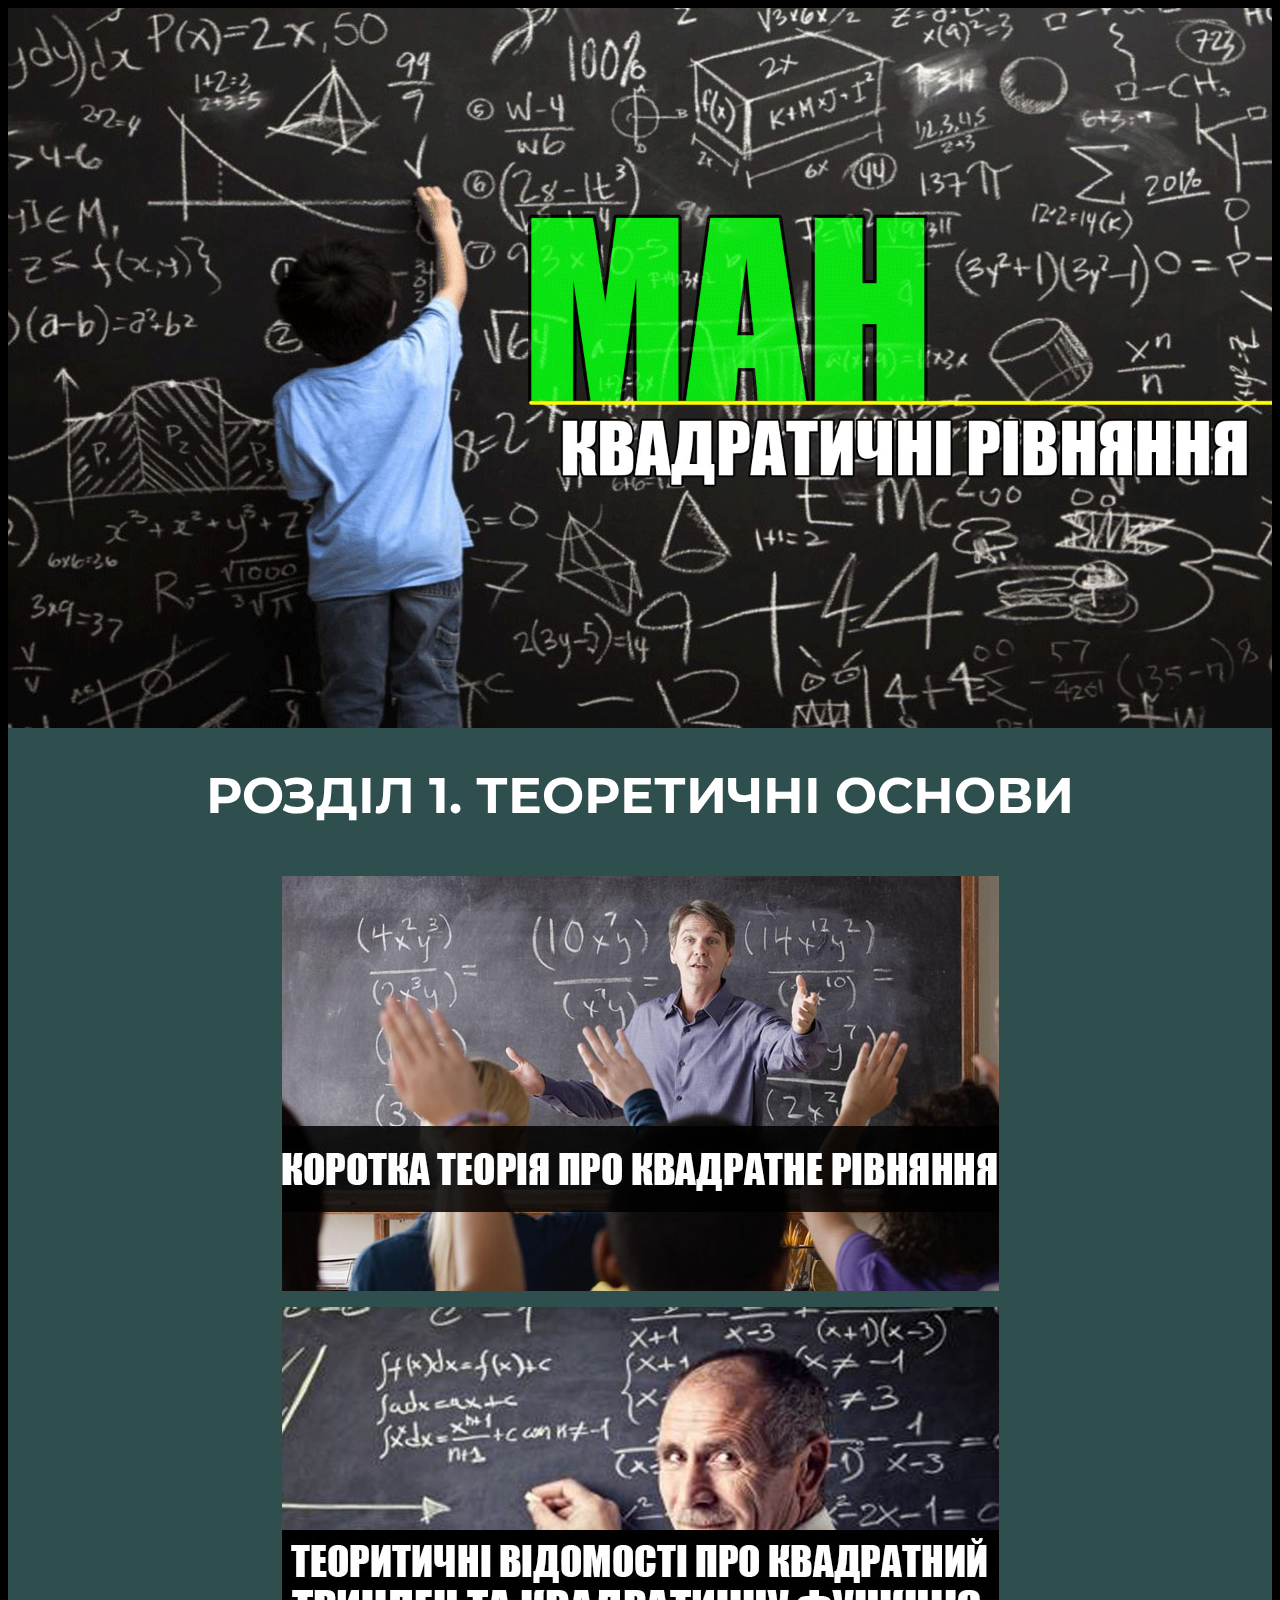
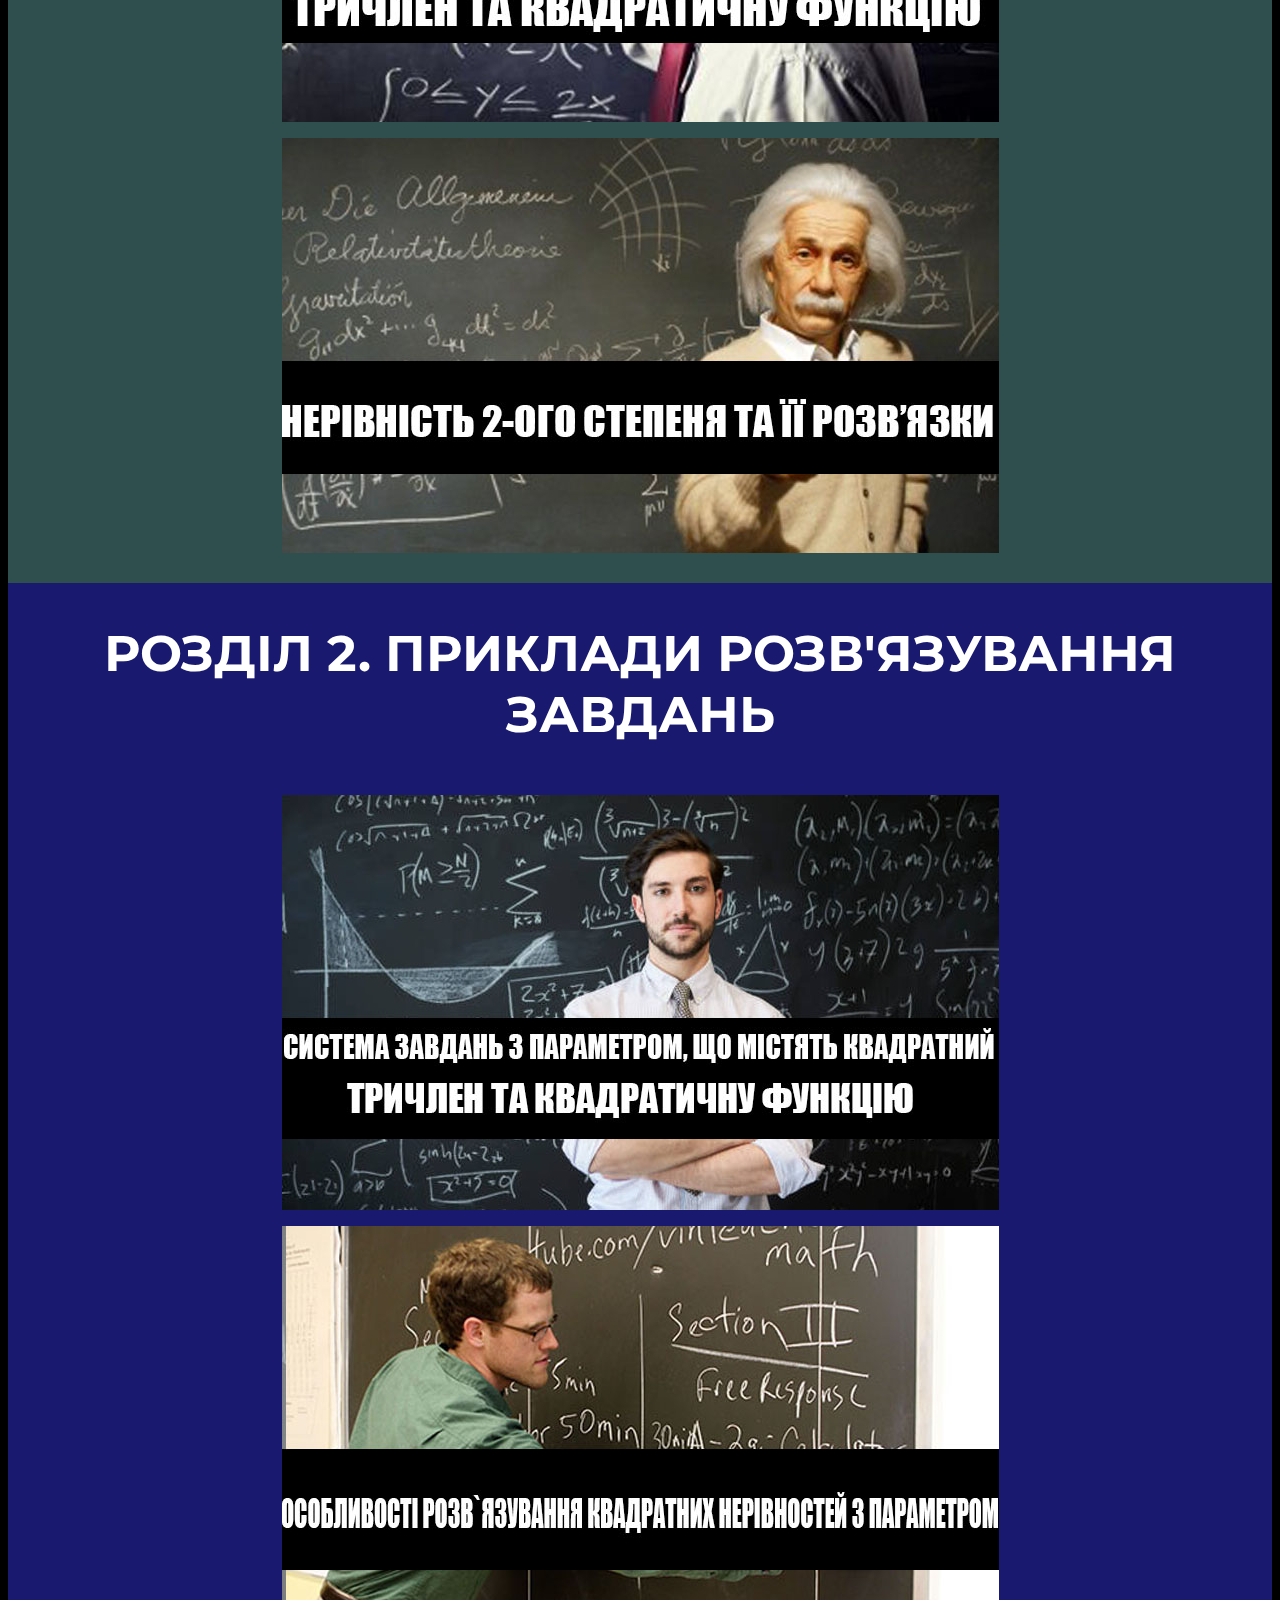
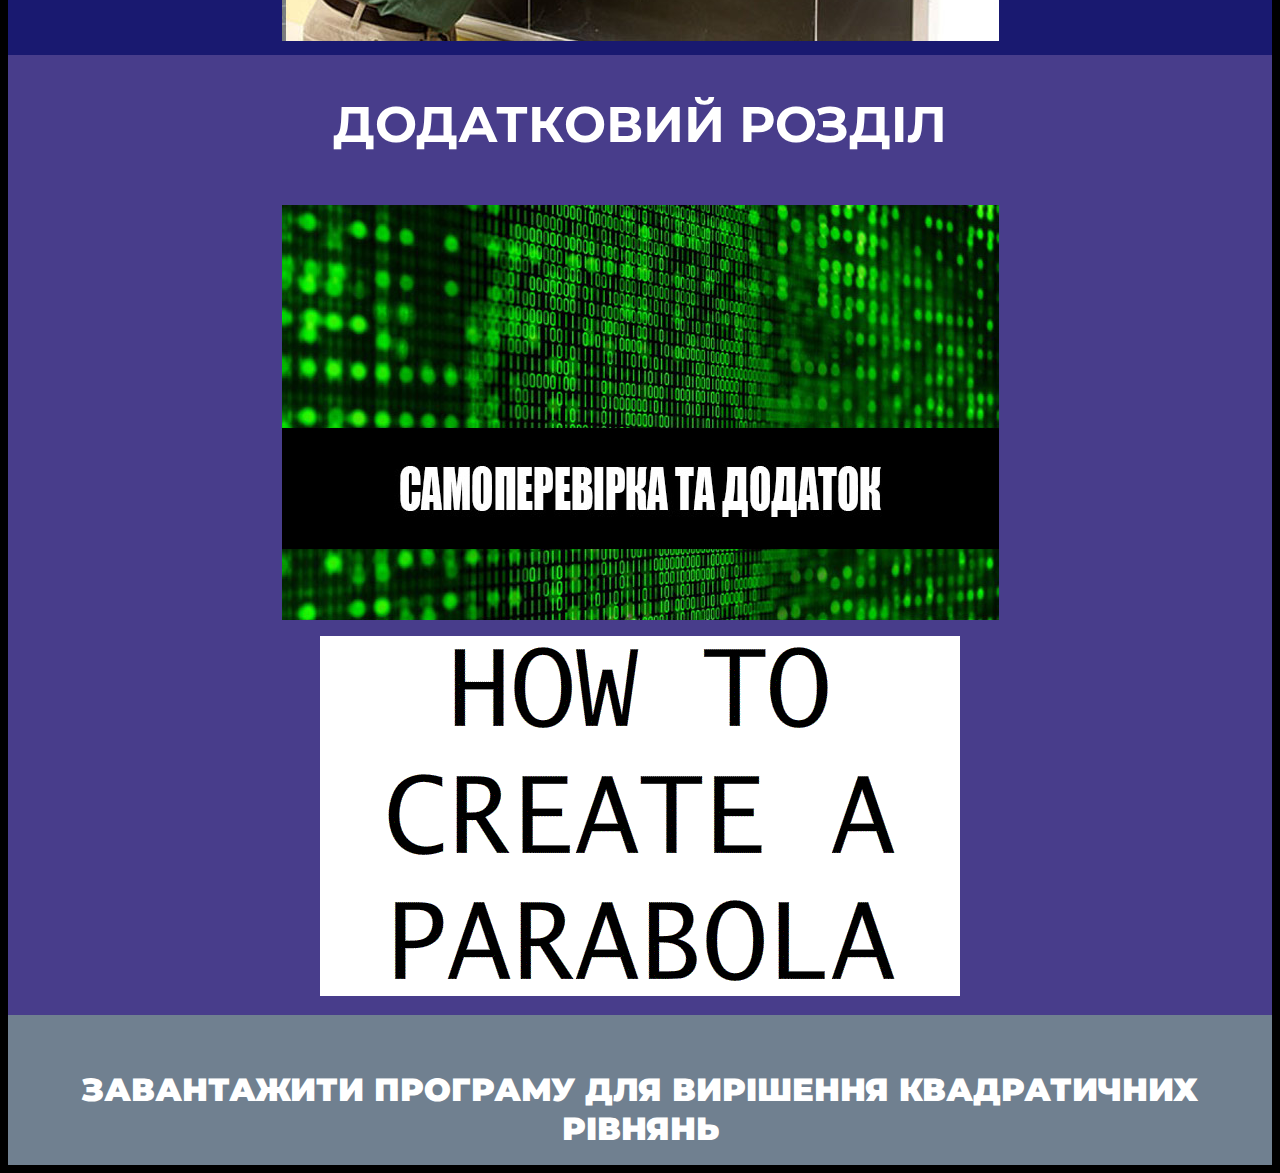
==== index.html @ e4a427c9 "Update index.html" ====
﻿<!doctype html>
<html>
<head>
<meta charset="utf-8">
<title>Зміст</title>
</head>
<link href="https://fonts.googleapis.com/css?family=Montserrat:400,700,900&display=swap&subset=cyrillic,cyrillic-ext" rel="stylesheet">
<link href="styles.css" rel="stylesheet">
<body>

<div class="header-bg" align="center">
</div>
	<div class="container">  
		<br />
		<br />
	<center><h1><p class="zagolovok1">Розділ 1. Теоретичні основи</p></h1></center>
	<p><a href="1.1.html" class="rollover"></a></p>
	<p><a href="1.2.html" class="rollover1"></a></p>


<p><a href="1.3.html" class="rollover2"></a></p>
<p>&nbsp;</p> 
    </div>  
    <div class="container2">
    <br />                               
<h1><p align="center" class="zagolovok2">Розділ 2. Приклади розв'язування завдань</p></h1>                                         
  <p><a href="2.1.html" class="rollover3"></a></p> 
  <p><a href="2.2.html" class="rollover4"></a></p>
  <br />

</div>
	<div class="container3">
		<br />
  <center><h1><p class="zagolovok3">ДОДАТКОВИЙ РОЗДIЛ</p></h1></center>
                       
	<p><a href="test.html" class="rollover5"></a></p>	

	<center><img src="parabola.gif" / ></center>
	<br />
	</div>
	<footer>
	<center><h1 class = "download"><a class="linker" href="https://drive.google.com/open?id=1MFbT_r3Rh4KKTCT_NPCbw74S6_Z7Uq-v" download><b>Завантажити програму для вирiшення квадратичних рiвнянь</b></a></h1></center>
	</footer>
</body>
</html>
---- styles.css ----
@media screen {

	body{
		background-color:black;
	}
  header {
    display: block;
    background-image:url(shapka.gif);
	background-repeat: no-repeat;
	background-attachment: scroll;
	background-size: cover;	
	background-size: cover;
   }
	   .header-bg {
	background-image:url(shapka.gif);
	background-repeat: no-repeat;
	background-attachment: scroll;
	background-size: cover;	
	margin-left: auto;
    margin-right: auto;
	width: 100%;
	height: 720px;
	}
	   .header-bg img {
    position: fixed;
	background-repeat: no-repeat;
   }

	.zagolovok1{
		margin-top: -20px;
		font-size: 50px;
		top: 20px;
		display: linear-block;
		color: white;
		font-family: "Montserrat", sans-serif;
		text-transform: uppercase;
	}
	.zagolovok2{
		margin-top: 20px;
		font-size: 50px;
		display:block;
		color: white;
		font-family: "Montserrat", sans-serif;
		text-transform: uppercase;
	}
	.zagolovok3{
		margin-top: 20px;
		font-size: 50px;
		display: linear-block;
		color: white;
		font-family: "Montserrat", sans-serif;
		text-transform: uppercase;
	}
	.img1{
		display: block;
		margin-left: 50px;
	}
	a.rollover{
		background: url(1.1);
		display: block;
		width:717px;
		height: 415px;
		margin:auto;
		transition: background-image, .2s linear;
	}
	a.rollover:hover
	{
		background: url(1.jpg);
	}
		a.rollover1{
		background: url(1-2.jpg);
		display: block;
		width:717px;
		height: 415px;
		margin:auto;
		transition: background-image, .2s linear;
	}
	a.rollover1:hover
	{
		background: url(1-22.jpg);
	}
		a.rollover2{
		background: url(1-3.jpg);
		display: block;
		width:717px;
		height: 415px;
		margin:auto;
		transition: background-image, .2s linear;
	}
	a.rollover2:hover
	{
		background: url(1-32.jpg);
	}
	a.rollover3{
		background: url(2-1.jpg);
		display: block;
		width:717px;
		height: 415px;
		margin:auto;
		transition: background-image, .2s linear;
	}
	a.rollover3:hover
	{
		background: url(2-12.jpg);
	}
		a.rollover4{
		background: url(2-2.jpg);
		display: block;
		width:717px;
		height: 415px;
		margin:auto;
		transition: background-image, .2s linear;
	}
	a.rollover4:hover
	{
		background: url(2-22.jpg);
	}
	a.rollover5{
		background: url(3-1.jpg);
		display: block;
		width:717px;
		height: 415px;
		margin:auto;
		transition: background-image, .2s linear;
	}
	a.rollover5:hover
	{
		background: url(3-2.jpg);
	}
	footer {
		background-color: #708090;
		width: 100%;
		height: 150px;
		margin-top: -25px;
	}
	.download{
		text-decoration: none;
		font-family: "Montserrat", sans-serif;
		text-transform: uppercase;
		top:55px;
		position: relative;
	}
	.linker{ 
   		 text-decoration: none;
   		 color: #fff; 
   		 position: relative;
   		 transition: color, .2s linear;
   	}
   	.linker:after{
 		content: "";
   		width: 100%;
   		height: 3px;
   		opacity: 0; 
   		background-color: white;
   		position: absolute;
   		top:100%;
   		left: 0;
   		z-index: 1; 
   		transition: opacity .2s linear; 		
   	}
   	.linker:hover{
   		color: #DAA520;
   	}
   	.linker:hover:after{
   		opacity: 1;
   	}
.container {
	margin-top: none;
	margin: none;
	background: #2F4F4F;
	width: 100%;

}
.container2{
	margin-top: -20px;
	margin: none;
	background: #191970;
	width: 100%;

}
.container3
{
	margin-top: none;
	background: #483D8B;
	margin-top: -20px;
	margin: none;
	width: 100%;

}
}
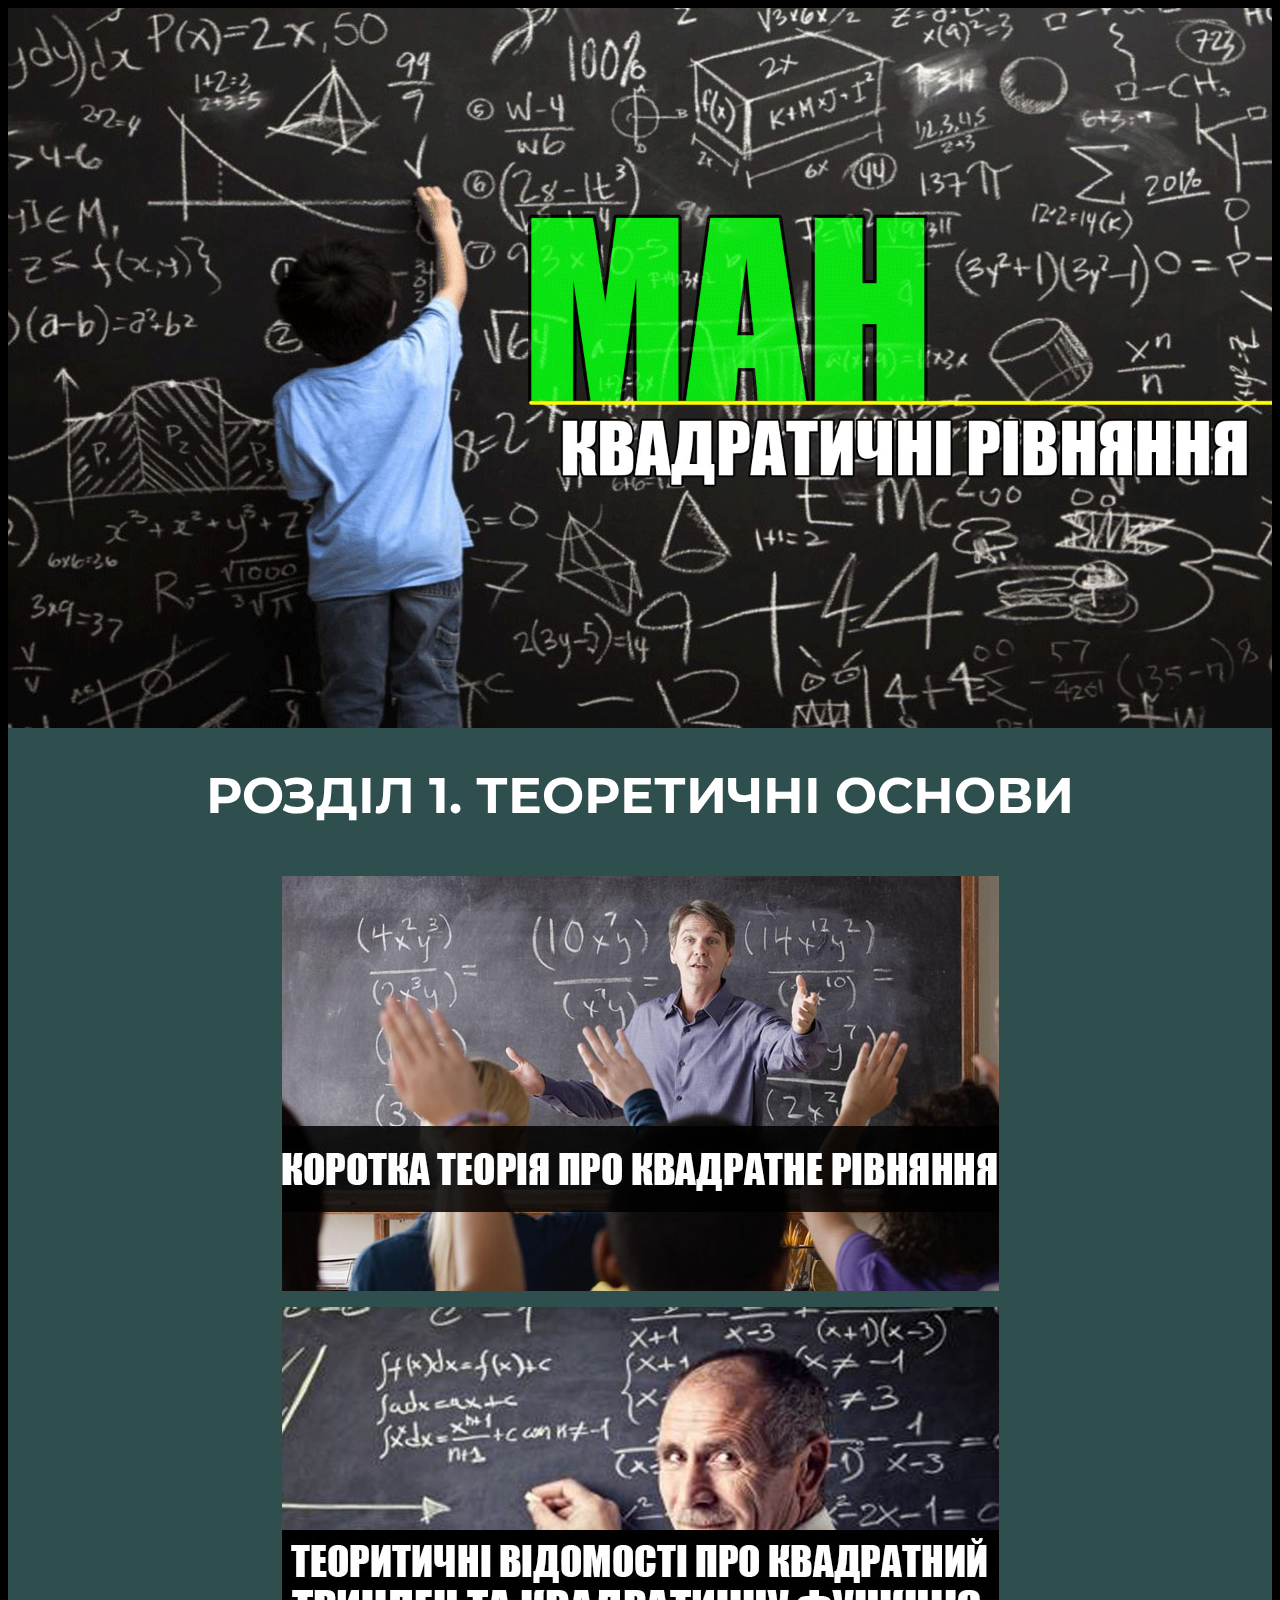
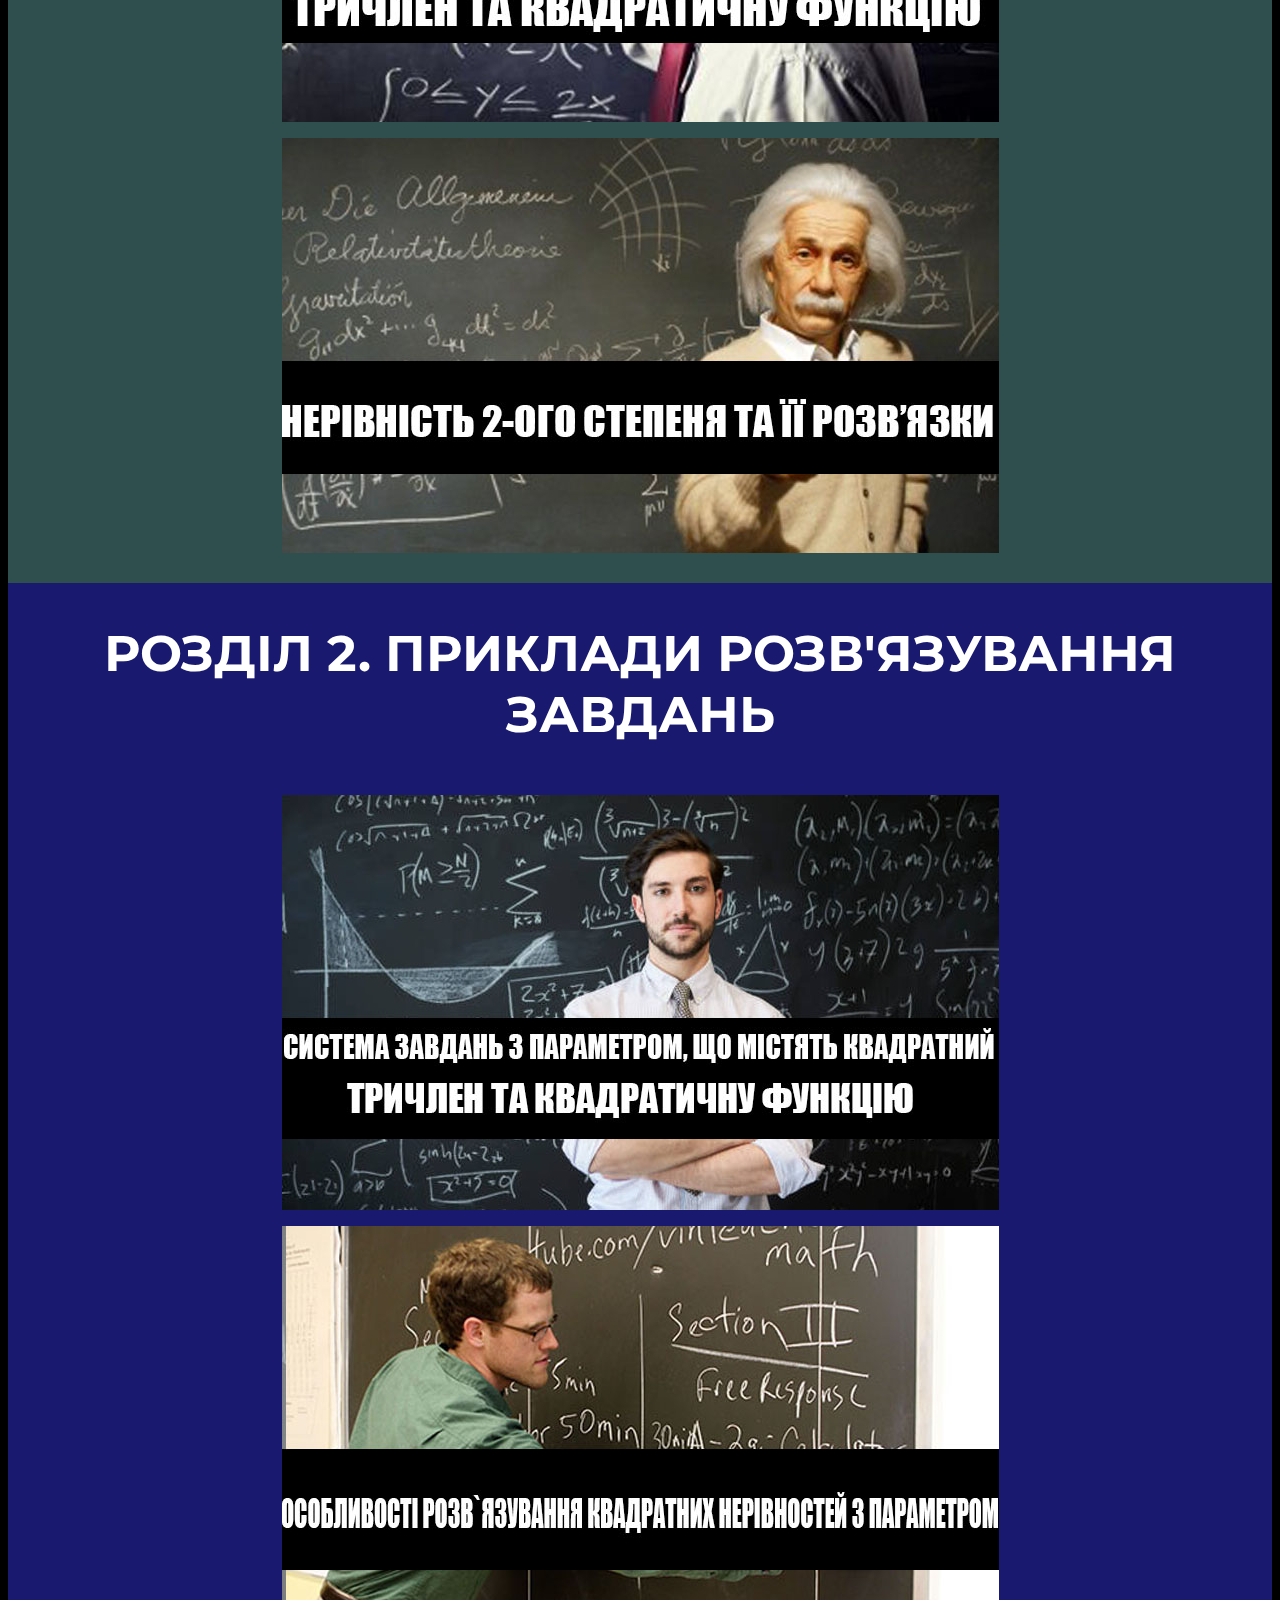
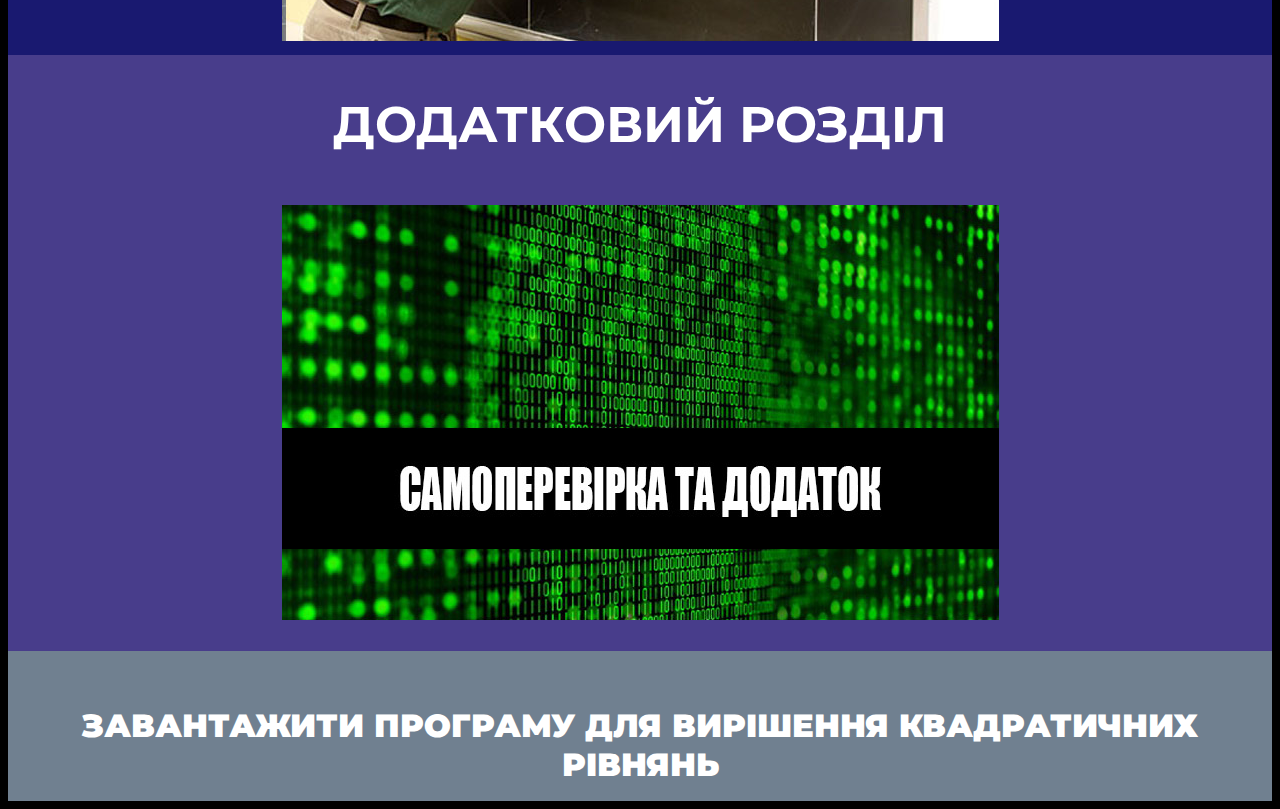
==== commit 55be39d9: "Update index.html" ====
--- a/index.html
+++ b/index.html
@@ -35,7 +35,6 @@
                        
 	<p><a href="test.html" class="rollover5"></a></p>	
 
-	<center><img src="parabola.gif" / ></center>
 	<br />
 	</div>
 	<footer>
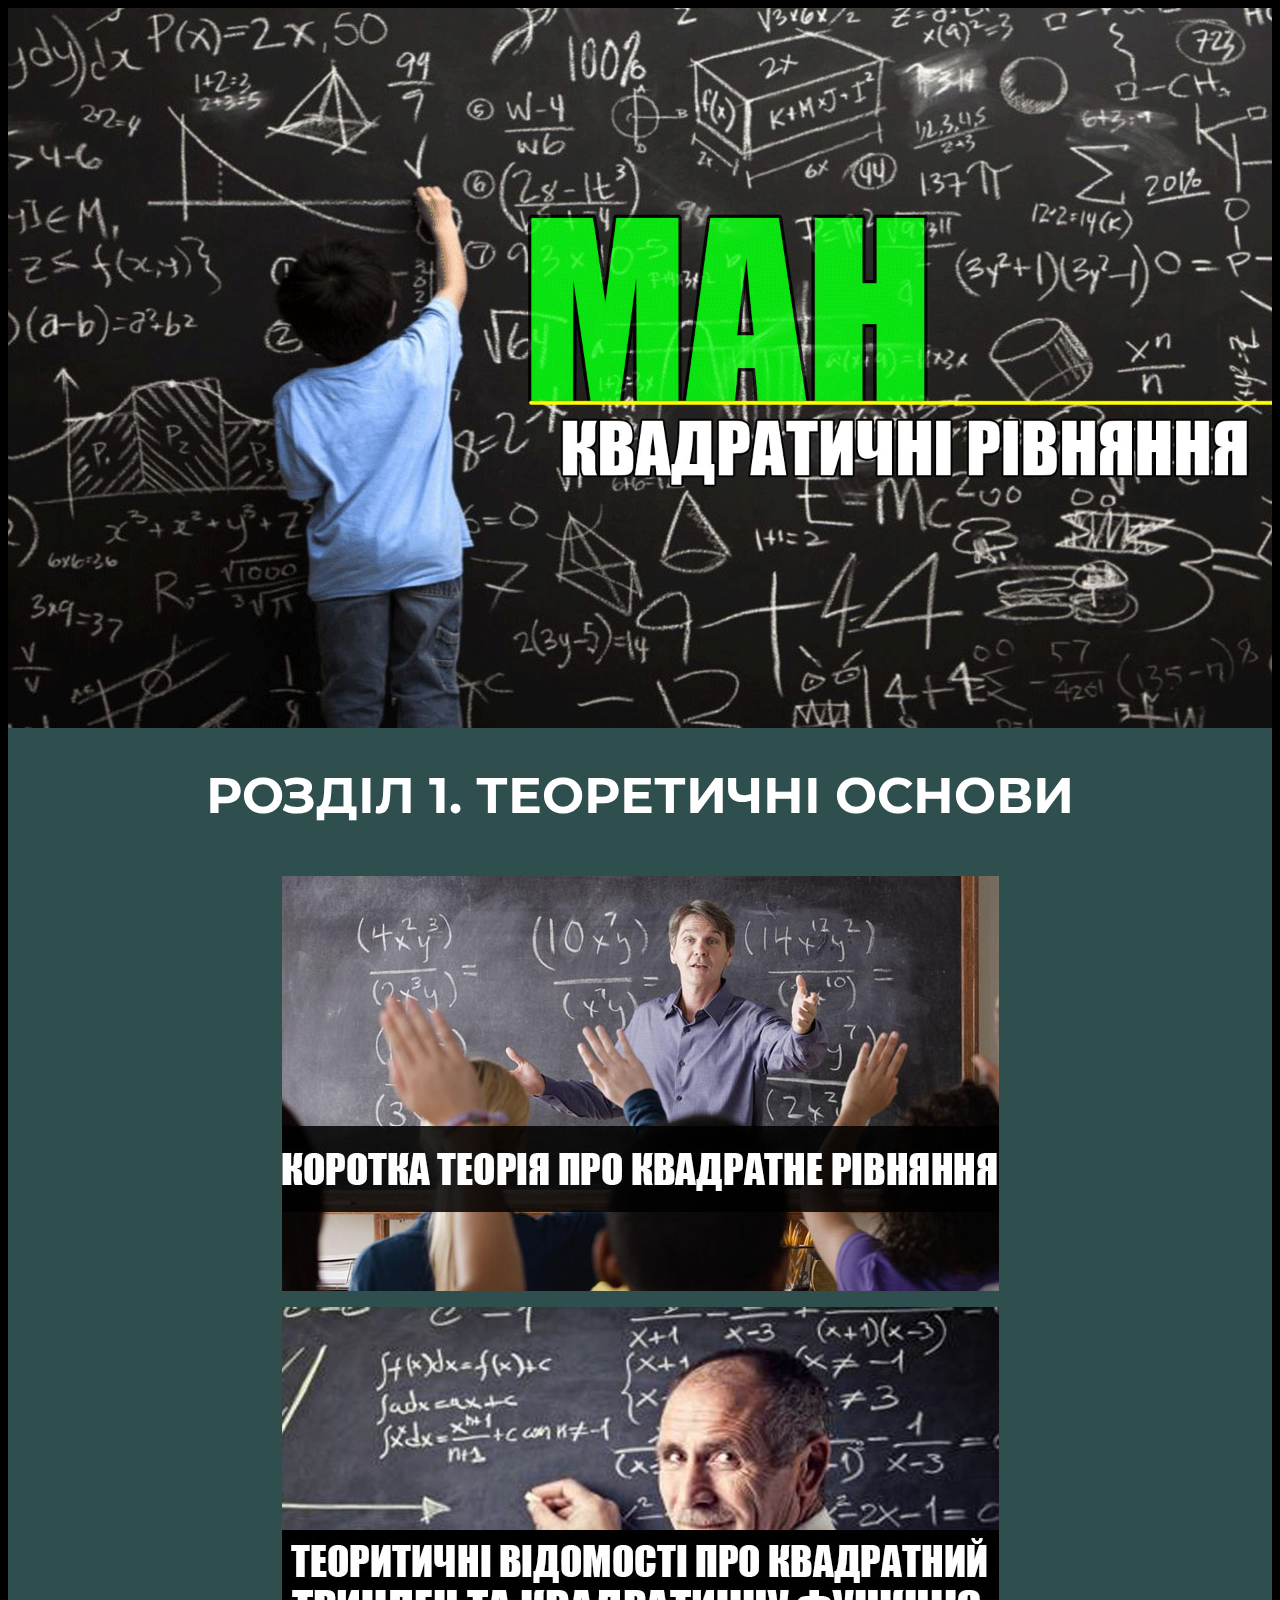
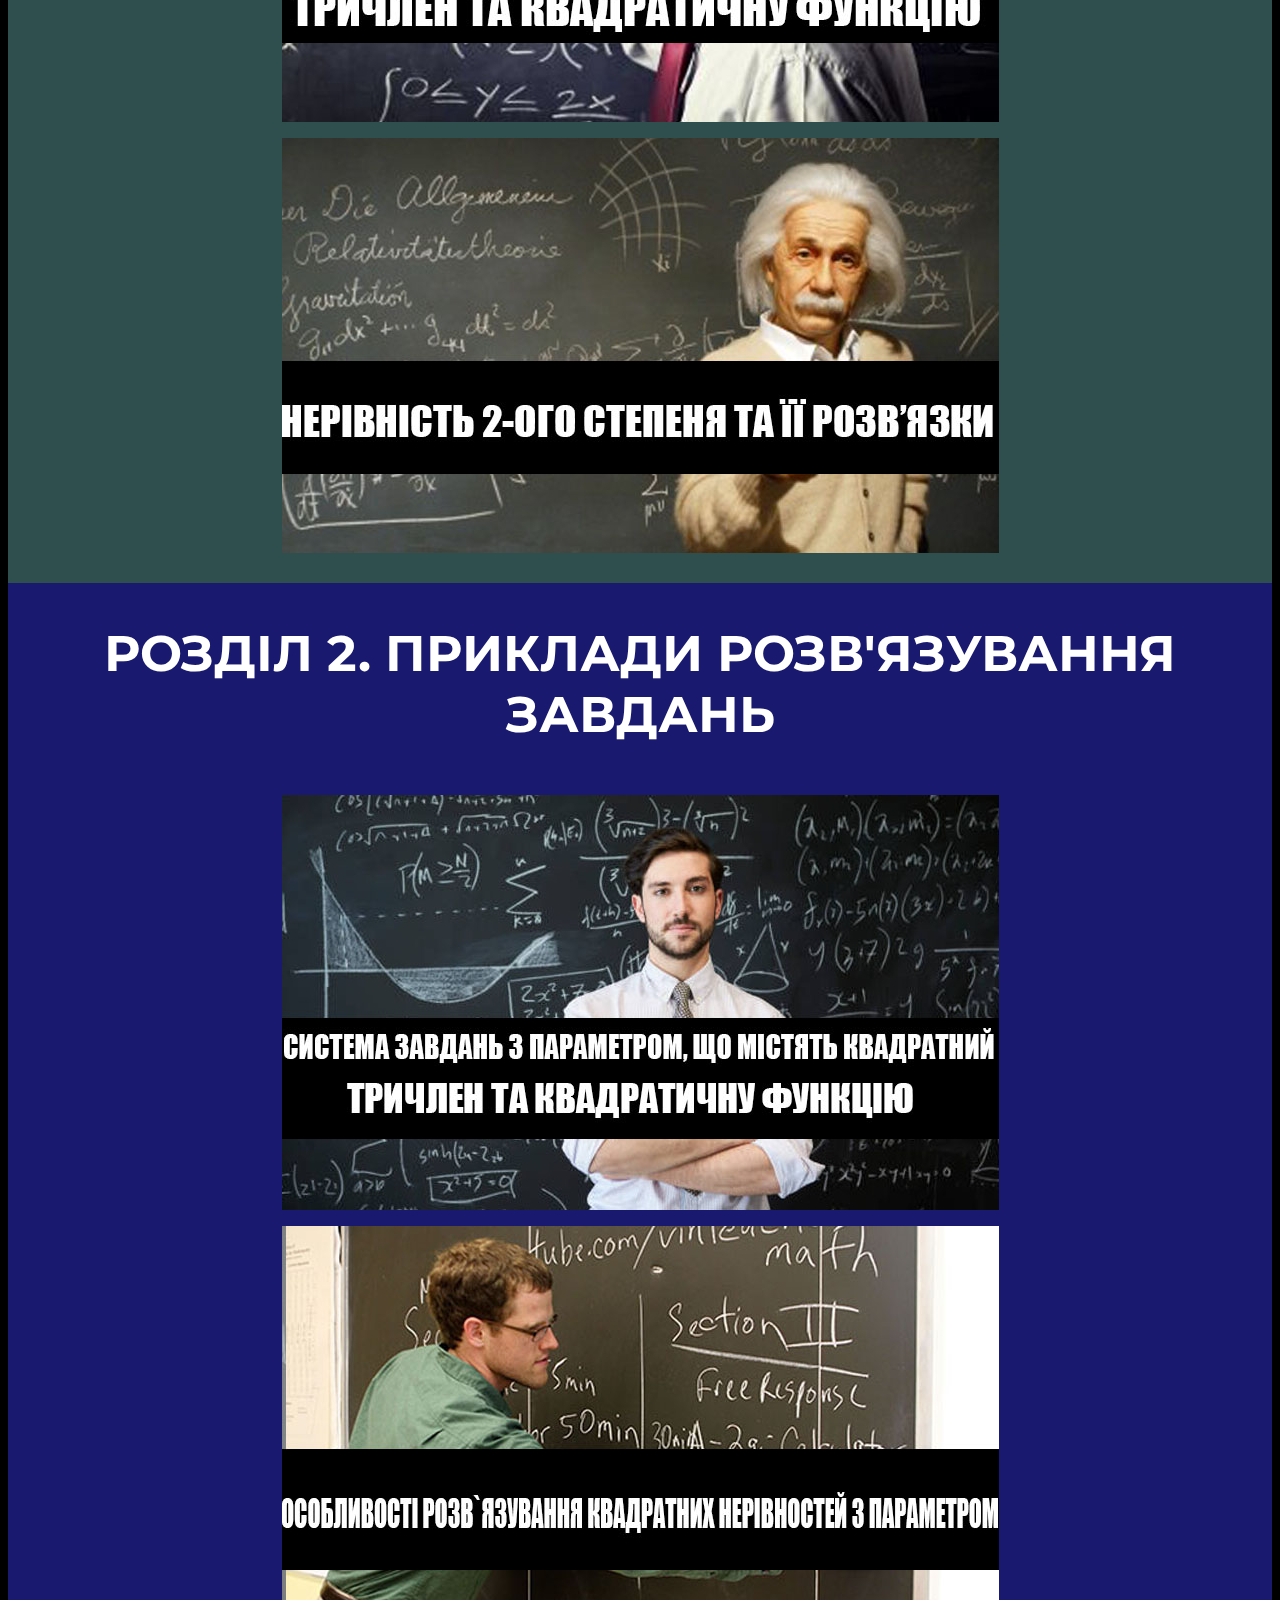
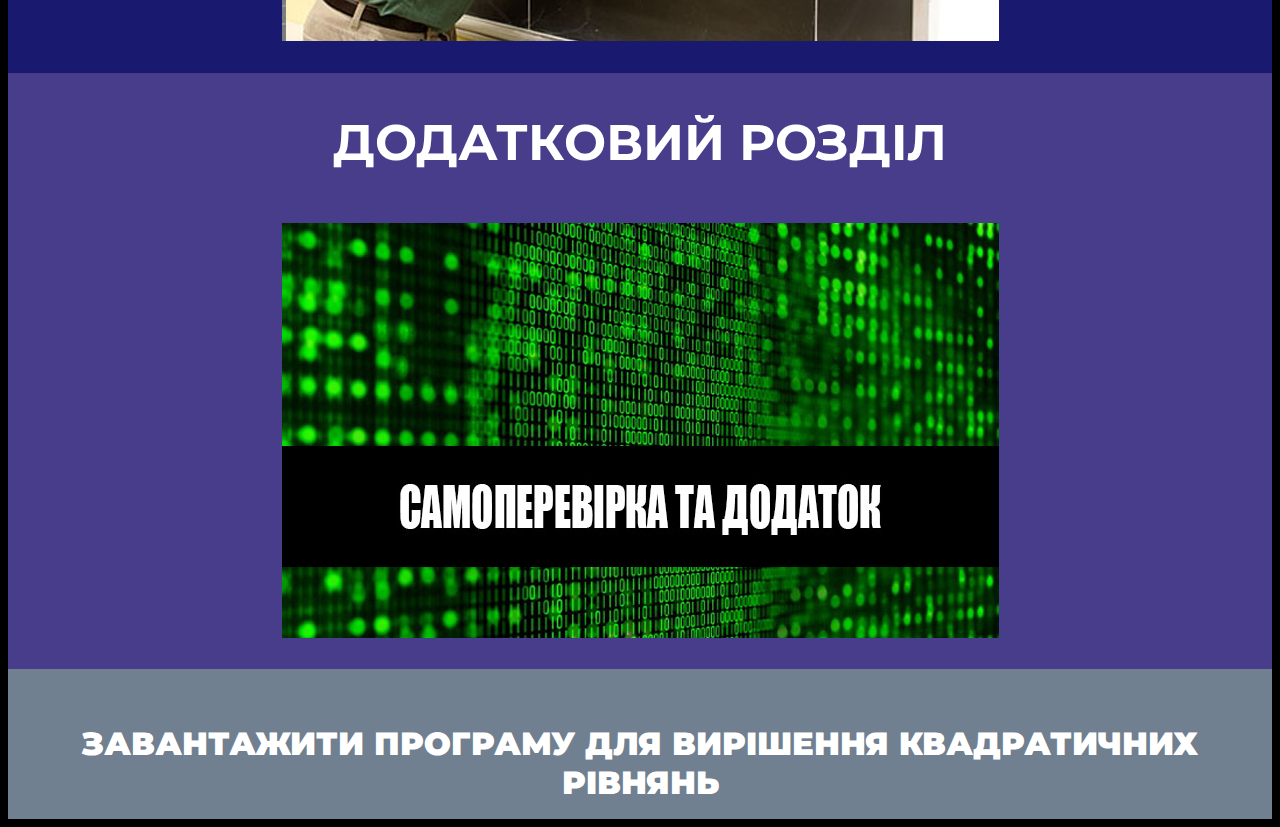
==== commit cac8a47a: "Update index.html" ====
--- a/index.html
+++ b/index.html
@@ -27,7 +27,7 @@
   <p><a href="2.1.html" class="rollover3"></a></p> 
   <p><a href="2.2.html" class="rollover4"></a></p>
   <br />
-
+  <br />
 </div>
 	<div class="container3">
 		<br />
